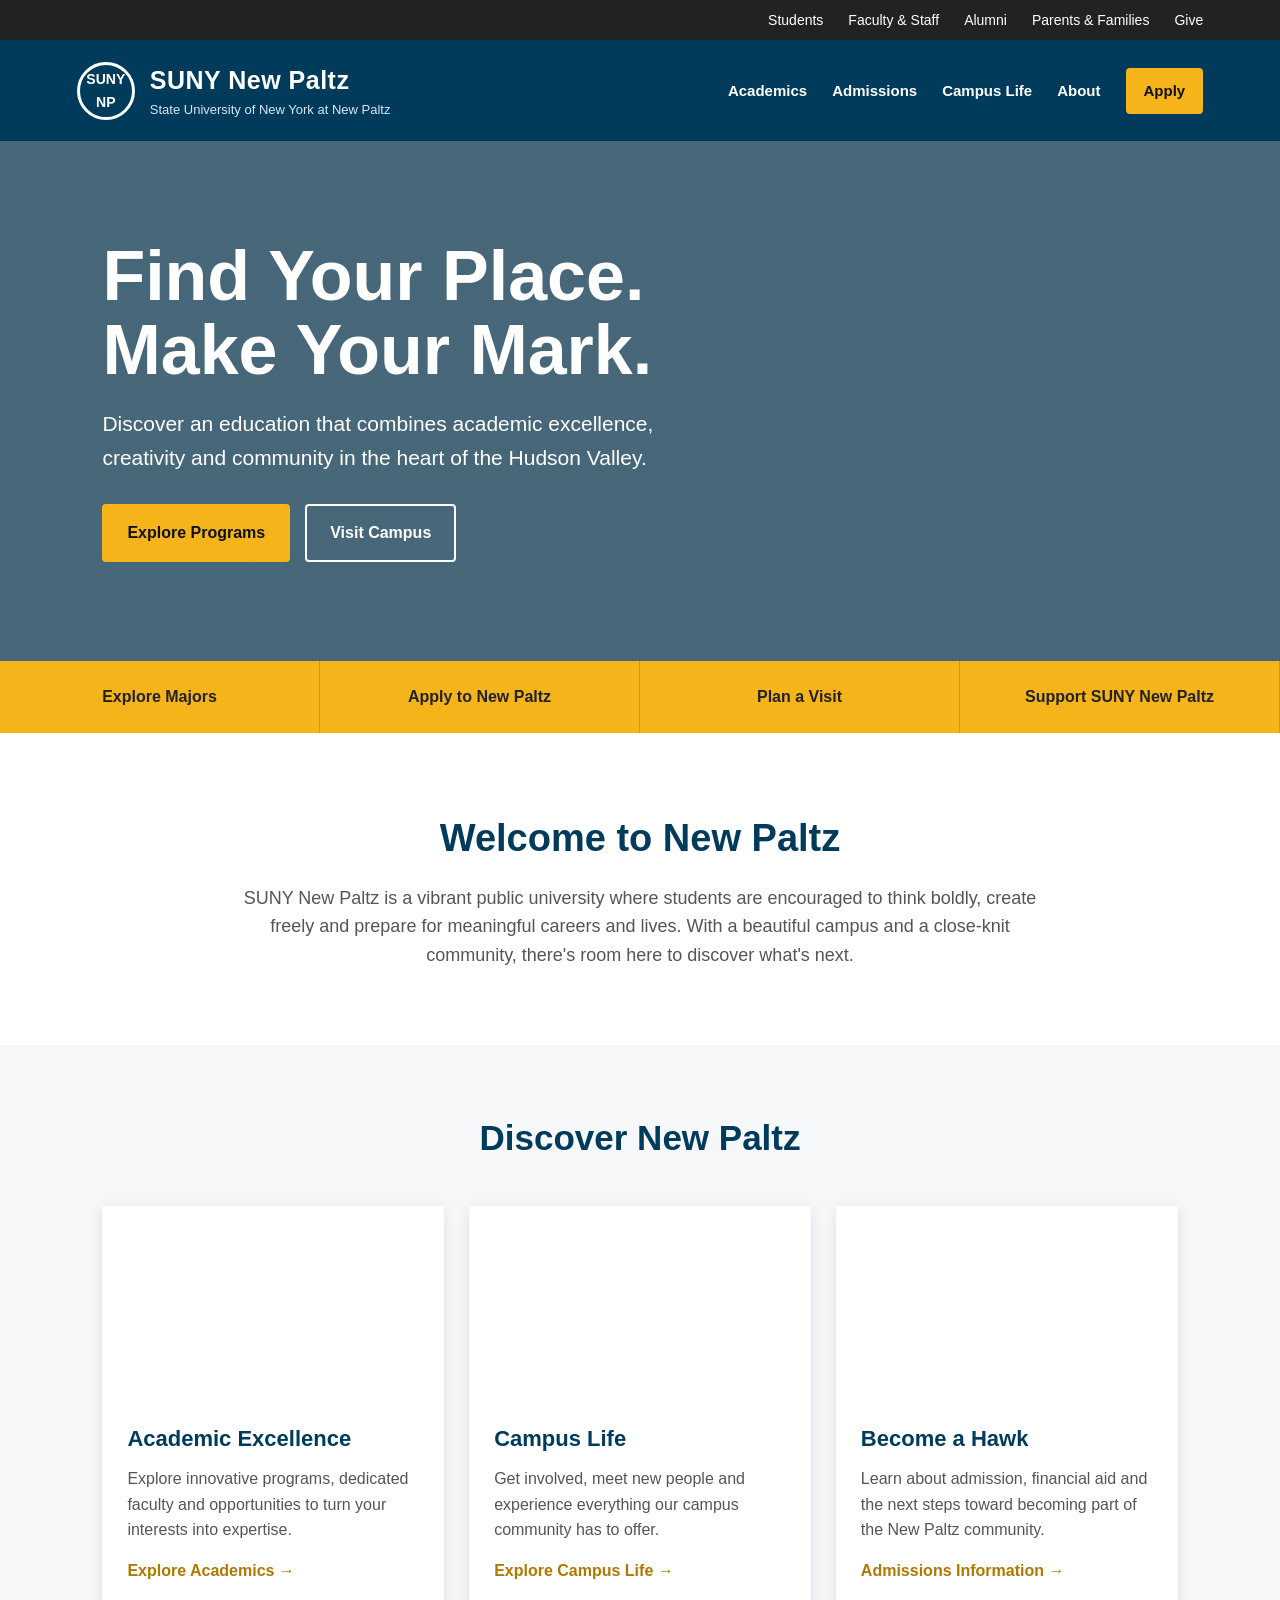
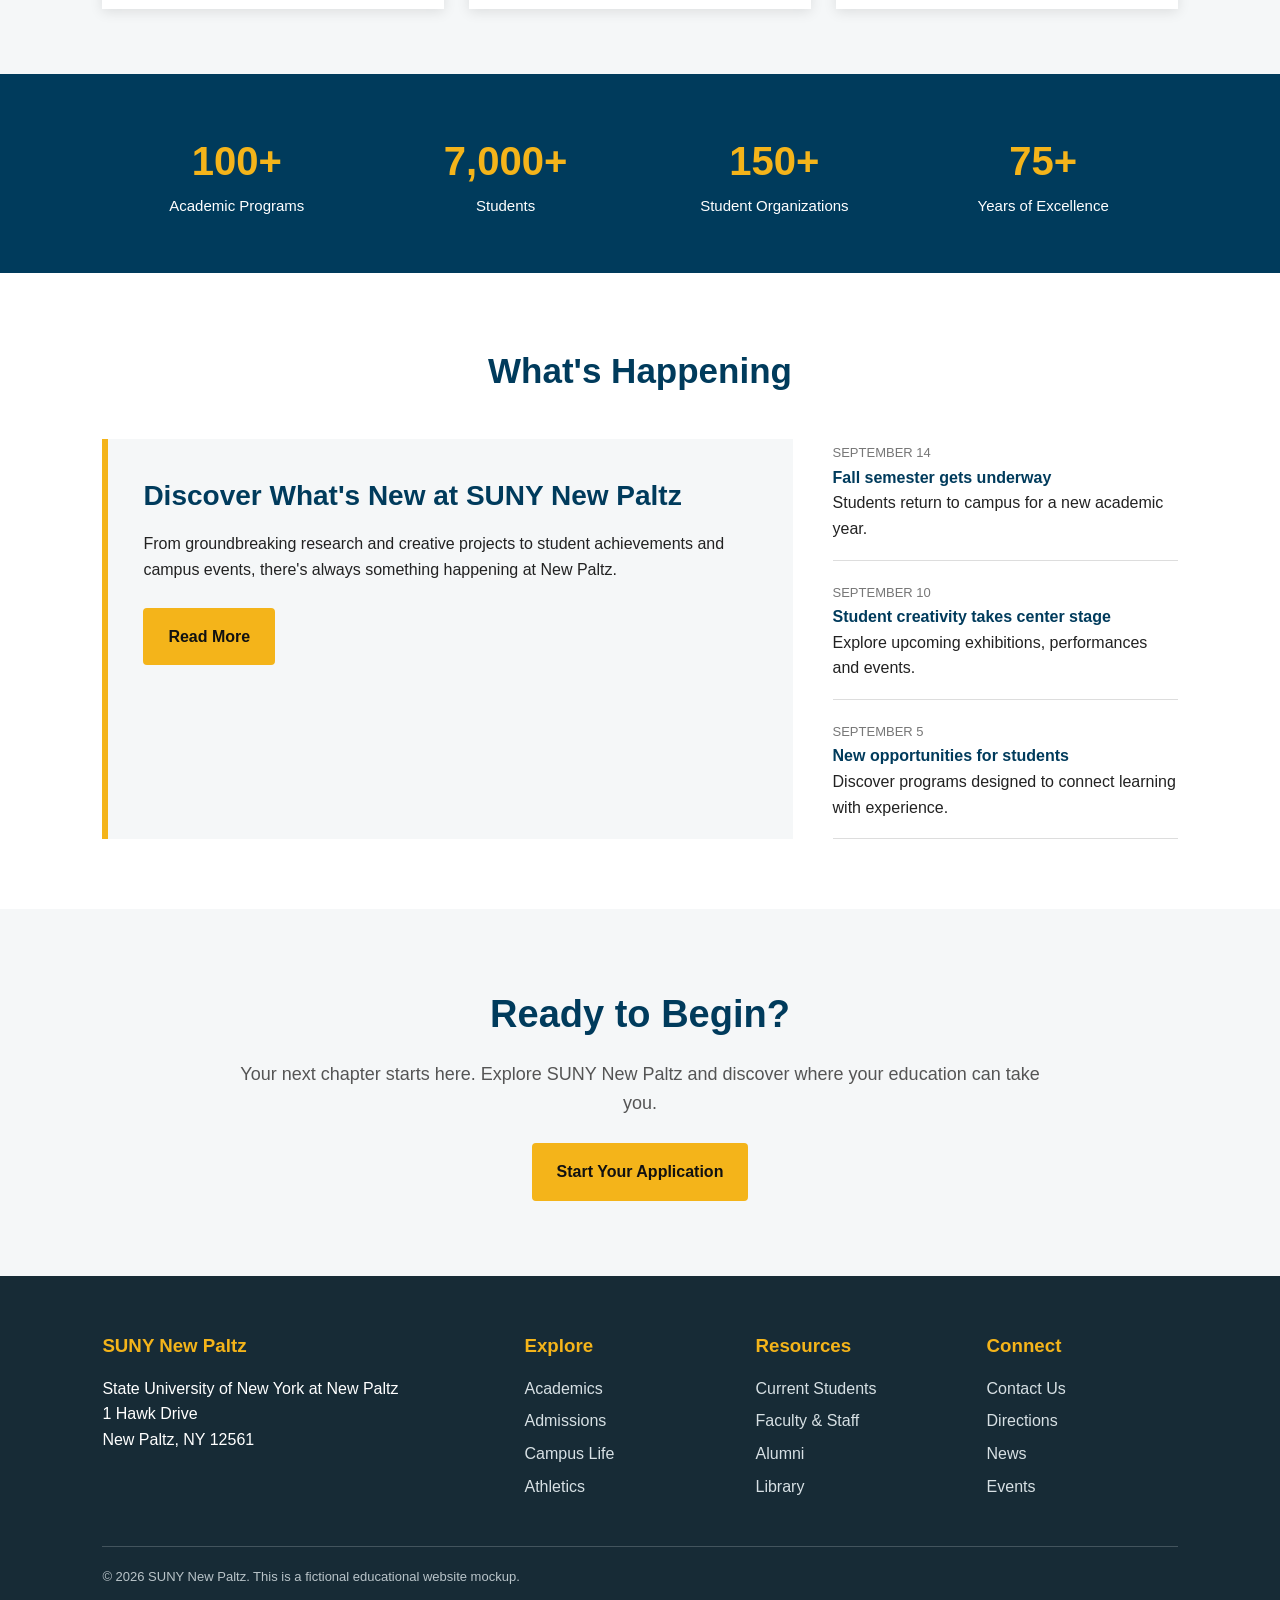
==== SUNY-New-Paltz-Webpage/index.html @ 66b60093 "Add website" ====
<!DOCTYPE html>
<html lang="en">
<head>
  <meta charset="UTF-8">
  <meta name="viewport" content="width=device-width, initial-scale=1.0">
  <title>SUNY New Paltz</title>

  <style>
    :root {
      --blue: #003b5c;
      --dark-blue: #002b45;
      --gold: #f4b41a;
      --light: #f5f7f8;
      --text: #222;
      --white: #fff;
    }

    * {
      box-sizing: border-box;
      margin: 0;
      padding: 0;
    }

    body {
      font-family: Arial, Helvetica, sans-serif;
      color: var(--text);
      line-height: 1.6;
    }

    a {
      color: inherit;
      text-decoration: none;
    }

    /* Top bar */
    .topbar {
      background: #222;
      color: white;
      padding: 9px 6%;
      display: flex;
      justify-content: flex-end;
      gap: 25px;
      font-size: 14px;
    }

    .topbar a:hover {
      color: var(--gold);
    }

    /* Header */
    header {
      background: var(--blue);
      color: white;
      padding: 20px 6%;
      display: flex;
      align-items: center;
      justify-content: space-between;
    }

    .brand {
      display: flex;
      align-items: center;
      gap: 15px;
    }

    .logo {
      width: 58px;
      height: 58px;
      border: 3px solid white;
      border-radius: 50%;
      display: grid;
      place-items: center;
      font-weight: bold;
      font-size: 14px;
      text-align: center;
    }

    .brand h1 {
      font-size: 25px;
      letter-spacing: .5px;
    }

    .brand p {
      font-size: 13px;
      color: #d8e7ee;
    }

    nav {
      display: flex;
      gap: 25px;
      align-items: center;
    }

    nav a {
      font-weight: bold;
      font-size: 15px;
    }

    nav a:hover {
      color: var(--gold);
    }

    .apply-btn {
      background: var(--gold);
      color: #111;
      padding: 11px 18px;
      border-radius: 4px;
    }

    .apply-btn:hover {
      background: white;
      color: var(--blue);
    }

    /* Hero */
    .hero {
      min-height: 520px;
      background:
        linear-gradient(rgba(0, 45, 70, .72), rgba(0, 45, 70, .72)),
        url("https://images.unsplash.com/photo-1564981797816-1043664bf78d?auto=format&fit=crop&w=1800&q=80")
        center/cover;
      color: white;
      display: flex;
      align-items: center;
      padding: 60px 8%;
    }

    .hero-content {
      max-width: 700px;
    }

    .hero h2 {
      font-size: clamp(40px, 6vw, 70px);
      line-height: 1.05;
      margin-bottom: 20px;
    }

    .hero p {
      font-size: 21px;
      max-width: 620px;
      margin-bottom: 30px;
    }

    .hero-buttons {
      display: flex;
      gap: 15px;
      flex-wrap: wrap;
    }

    .btn {
      display: inline-block;
      padding: 14px 23px;
      border-radius: 4px;
      font-weight: bold;
      border: 2px solid white;
    }

    .btn.primary {
      background: var(--gold);
      color: #111;
      border-color: var(--gold);
    }

    .btn.secondary:hover {
      background: white;
      color: var(--blue);
    }

    /* Quick links */
    .quick-links {
      background: var(--gold);
      display: grid;
      grid-template-columns: repeat(4, 1fr);
    }

    .quick-links a {
      padding: 23px;
      text-align: center;
      font-weight: bold;
      border-right: 1px solid rgba(0,0,0,.15);
    }

    .quick-links a:hover {
      background: #ffd05a;
    }

    /* Intro */
    .intro {
      padding: 75px 8%;
      text-align: center;
    }

    .intro h2 {
      color: var(--blue);
      font-size: 38px;
      margin-bottom: 15px;
    }

    .intro p {
      max-width: 800px;
      margin: auto;
      font-size: 18px;
      color: #555;
    }

    /* Cards */
    .cards {
      background: var(--light);
      padding: 65px 8%;
    }

    .section-title {
      text-align: center;
      color: var(--blue);
      font-size: 35px;
      margin-bottom: 40px;
    }

    .card-grid {
      display: grid;
      grid-template-columns: repeat(3, 1fr);
      gap: 25px;
    }

    .card {
      background: white;
      box-shadow: 0 3px 12px rgba(0,0,0,.1);
      overflow: hidden;
      transition: transform .2s;
    }

    .card:hover {
      transform: translateY(-5px);
    }

    .card-image {
      height: 190px;
      background-size: cover;
      background-position: center;
    }

    .card:nth-child(1) .card-image {
      background-image: url("https://images.unsplash.com/photo-1523050854058-8df90110c9f1?auto=format&fit=crop&w=900&q=80");
    }

    .card:nth-child(2) .card-image {
      background-image: url("https://images.unsplash.com/photo-1519452575417-564c1401ecc0?auto=format&fit=crop&w=900&q=80");
    }

    .card:nth-child(3) .card-image {
      background-image: url("https://images.unsplash.com/photo-1531482615713-2afd69097998?auto=format&fit=crop&w=900&q=80");
    }

    .card-content {
      padding: 25px;
    }

    .card h3 {
      color: var(--blue);
      margin-bottom: 10px;
      font-size: 22px;
    }

    .card p {
      color: #555;
      margin-bottom: 15px;
    }

    .card a {
      color: #b07800;
      font-weight: bold;
    }

    /* Stats */
    .stats {
      background: var(--blue);
      color: white;
      display: grid;
      grid-template-columns: repeat(4, 1fr);
      padding: 55px 8%;
      text-align: center;
    }

    .stat strong {
      display: block;
      font-size: 40px;
      color: var(--gold);
    }

    .stat span {
      font-size: 15px;
    }

    /* News */
    .news {
      padding: 70px 8%;
    }

    .news-grid {
      display: grid;
      grid-template-columns: 2fr 1fr;
      gap: 40px;
    }

    .featured-news {
      background: var(--light);
      padding: 35px;
      border-left: 6px solid var(--gold);
    }

    .featured-news h3 {
      color: var(--blue);
      font-size: 28px;
      margin-bottom: 12px;
    }

    .news-list {
      display: flex;
      flex-direction: column;
      gap: 18px;
    }

    .news-item {
      border-bottom: 1px solid #ddd;
      padding-bottom: 18px;
    }

    .news-item h4 {
      color: var(--blue);
    }

    .date {
      color: #777;
      font-size: 13px;
    }

    /* Footer */
    footer {
      background: #172b36;
      color: white;
      padding: 55px 8% 25px;
    }

    .footer-grid {
      display: grid;
      grid-template-columns: 2fr 1fr 1fr 1fr;
      gap: 40px;
      margin-bottom: 40px;
    }

    footer h3 {
      margin-bottom: 15px;
      color: var(--gold);
    }

    footer a {
      display: block;
      color: #d7e0e4;
      margin: 7px 0;
    }

    footer a:hover {
      color: white;
    }

    .copyright {
      border-top: 1px solid #43545d;
      padding-top: 20px;
      color: #b9c4c9;
      font-size: 13px;
    }

    /* Mobile */
    @media (max-width: 800px) {
      .topbar {
        display: none;
      }

      header {
        flex-direction: column;
        gap: 20px;
      }

      nav {
        flex-wrap: wrap;
        justify-content: center;
        gap: 15px;
      }

      .quick-links,
      .stats {
        grid-template-columns: repeat(2, 1fr);
      }

      .card-grid,
      .news-grid,
      .footer-grid {
        grid-template-columns: 1fr;
      }

      .hero {
        min-height: 450px;
      }
    }

    @media (max-width: 500px) {
      .quick-links,
      .stats {
        grid-template-columns: 1fr;
      }

      .hero h2 {
        font-size: 42px;
      }

      .hero p {
        font-size: 17px;
      }
    }
  </style>
</head>

<body>

  <div class="topbar">
    <a href="#">Students</a>
    <a href="#">Faculty & Staff</a>
    <a href="#">Alumni</a>
    <a href="#">Parents & Families</a>
    <a href="#">Give</a>
  </div>

  <header>
    <div class="brand">
      <div class="logo">SUNY<br>NP</div>
      <div>
        <h1>SUNY New Paltz</h1>
        <p>State University of New York at New Paltz</p>
      </div>
    </div>

    <nav>
      <a href="C:\Users\redsa\OneDrive\Documents\CPS Visual Studio Code 2026\academics.html">Academics</a>
      <a href="#admissions">Admissions</a>
      <a href="#campus">Campus Life</a>
      <a href="#about">About</a>
      <a class="apply-btn" href="#apply">Apply</a>
    </nav>
  </header>

  <main>

    <section class="hero">
      <div class="hero-content">
        <h2>Find Your Place.<br>Make Your Mark.</h2>
        <p>
          Discover an education that combines academic excellence,
          creativity and community in the heart of the Hudson Valley.
        </p>

        <div class="hero-buttons">
          <a class="btn primary" href="#programs">Explore Programs</a>
          <a class="btn secondary" href="#visit">Visit Campus</a>
        </div>
      </div>
    </section>

    <div class="quick-links">
      <a href="#programs">Explore Majors</a>
      <a href="#admissions">Apply to New Paltz</a>
      <a href="#visit">Plan a Visit</a>
      <a href="#giving">Support SUNY New Paltz</a>
    </div>

    <section class="intro" id="about">
      <h2>Welcome to New Paltz</h2>
      <p>
        SUNY New Paltz is a vibrant public university where students are
        encouraged to think boldly, create freely and prepare for meaningful
        careers and lives. With a beautiful campus and a close-knit community,
        there's room here to discover what's next.
      </p>
    </section>

    <section class="cards" id="academics">
      <h2 class="section-title">Discover New Paltz</h2>

      <div class="card-grid">

        <article class="card">
          <div class="card-image"></div>
          <div class="card-content">
            <h3>Academic Excellence</h3>
            <p>
              Explore innovative programs, dedicated faculty and opportunities
              to turn your interests into expertise.
            </p>
            <a href="#">Explore Academics →</a>
          </div>
        </article>

        <article class="card" id="campus">
          <div class="card-image"></div>
          <div class="card-content">
            <h3>Campus Life</h3>
            <p>
              Get involved, meet new people and experience everything our
              campus community has to offer.
            </p>
            <a href="#">Explore Campus Life →</a>
          </div>
        </article>

        <article class="card" id="admissions">
          <div class="card-image"></div>
          <div class="card-content">
            <h3>Become a Hawk</h3>
            <p>
              Learn about admission, financial aid and the next steps toward
              becoming part of the New Paltz community.
            </p>
            <a href="#">Admissions Information →</a>
          </div>
        </article>

      </div>
    </section>

    <section class="stats">
      <div class="stat">
        <strong>100+</strong>
        <span>Academic Programs</span>
      </div>

      <div class="stat">
        <strong>7,000+</strong>
        <span>Students</span>
      </div>

      <div class="stat">
        <strong>150+</strong>
        <span>Student Organizations</span>
      </div>

      <div class="stat">
        <strong>75+</strong>
        <span>Years of Excellence</span>
      </div>
    </section>

    <section class="news">
      <h2 class="section-title">What's Happening</h2>

      <div class="news-grid">

        <div class="featured-news">
          <h3>Discover What's New at SUNY New Paltz</h3>
          <p>
            From groundbreaking research and creative projects to student
            achievements and campus events, there's always something happening
            at New Paltz.
          </p>
          <br>
          <a href="#" class="btn primary">Read More</a>
        </div>

        <div class="news-list">
          <div class="news-item">
            <span class="date">SEPTEMBER 14</span>
            <h4>Fall semester gets underway</h4>
            <p>Students return to campus for a new academic year.</p>
          </div>

          <div class="news-item">
            <span class="date">SEPTEMBER 10</span>
            <h4>Student creativity takes center stage</h4>
            <p>Explore upcoming exhibitions, performances and events.</p>
          </div>

          <div class="news-item">
            <span class="date">SEPTEMBER 5</span>
            <h4>New opportunities for students</h4>
            <p>Discover programs designed to connect learning with experience.</p>
          </div>
        </div>

      </div>
    </section>

    <section class="intro" id="apply" style="background:#f5f7f8;">
      <h2>Ready to Begin?</h2>
      <p>
        Your next chapter starts here. Explore SUNY New Paltz and discover
        where your education can take you.
      </p>
      <br>
      <a class="btn primary" href="#">Start Your Application</a>
    </section>

  </main>

  <footer>
    <div class="footer-grid">

      <div>
        <h3>SUNY New Paltz</h3>
        <p>
          State University of New York at New Paltz
        </p>
        <p>
          1 Hawk Drive<br>
          New Paltz, NY 12561
        </p>
      </div>

      <div>
        <h3>Explore</h3>
        <a href="#">Academics</a>
        <a href="#">Admissions</a>
        <a href="#">Campus Life</a>
        <a href="#">Athletics</a>
      </div>

      <div>
        <h3>Resources</h3>
        <a href="#">Current Students</a>
        <a href="#">Faculty & Staff</a>
        <a href="#">Alumni</a>
        <a href="#">Library</a>
      </div>

      <div>
        <h3>Connect</h3>
        <a href="#">Contact Us</a>
        <a href="#">Directions</a>
        <a href="#">News</a>
        <a href="#">Events</a>
      </div>

    </div>

    <div class="copyright">
      © 2026 SUNY New Paltz. This is a fictional educational website mockup.
    </div>
  </footer>

</body>
</html>
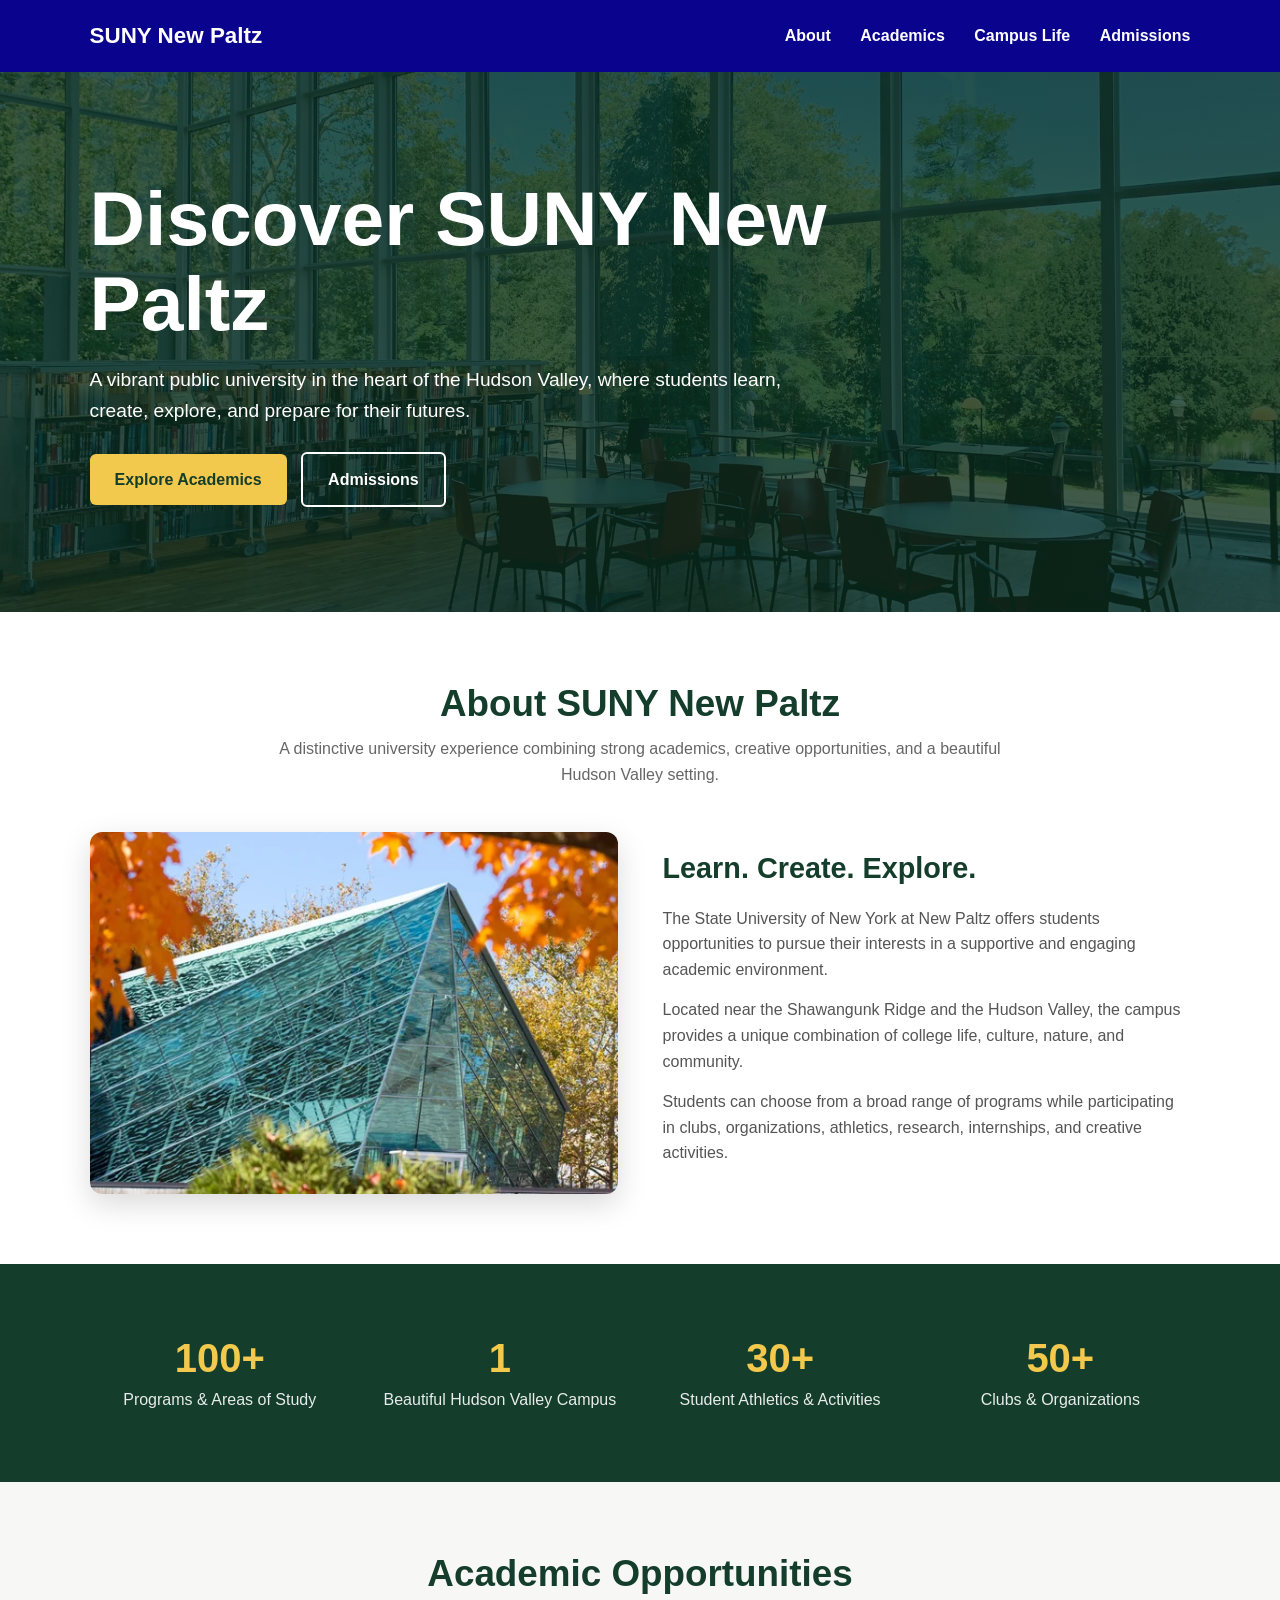
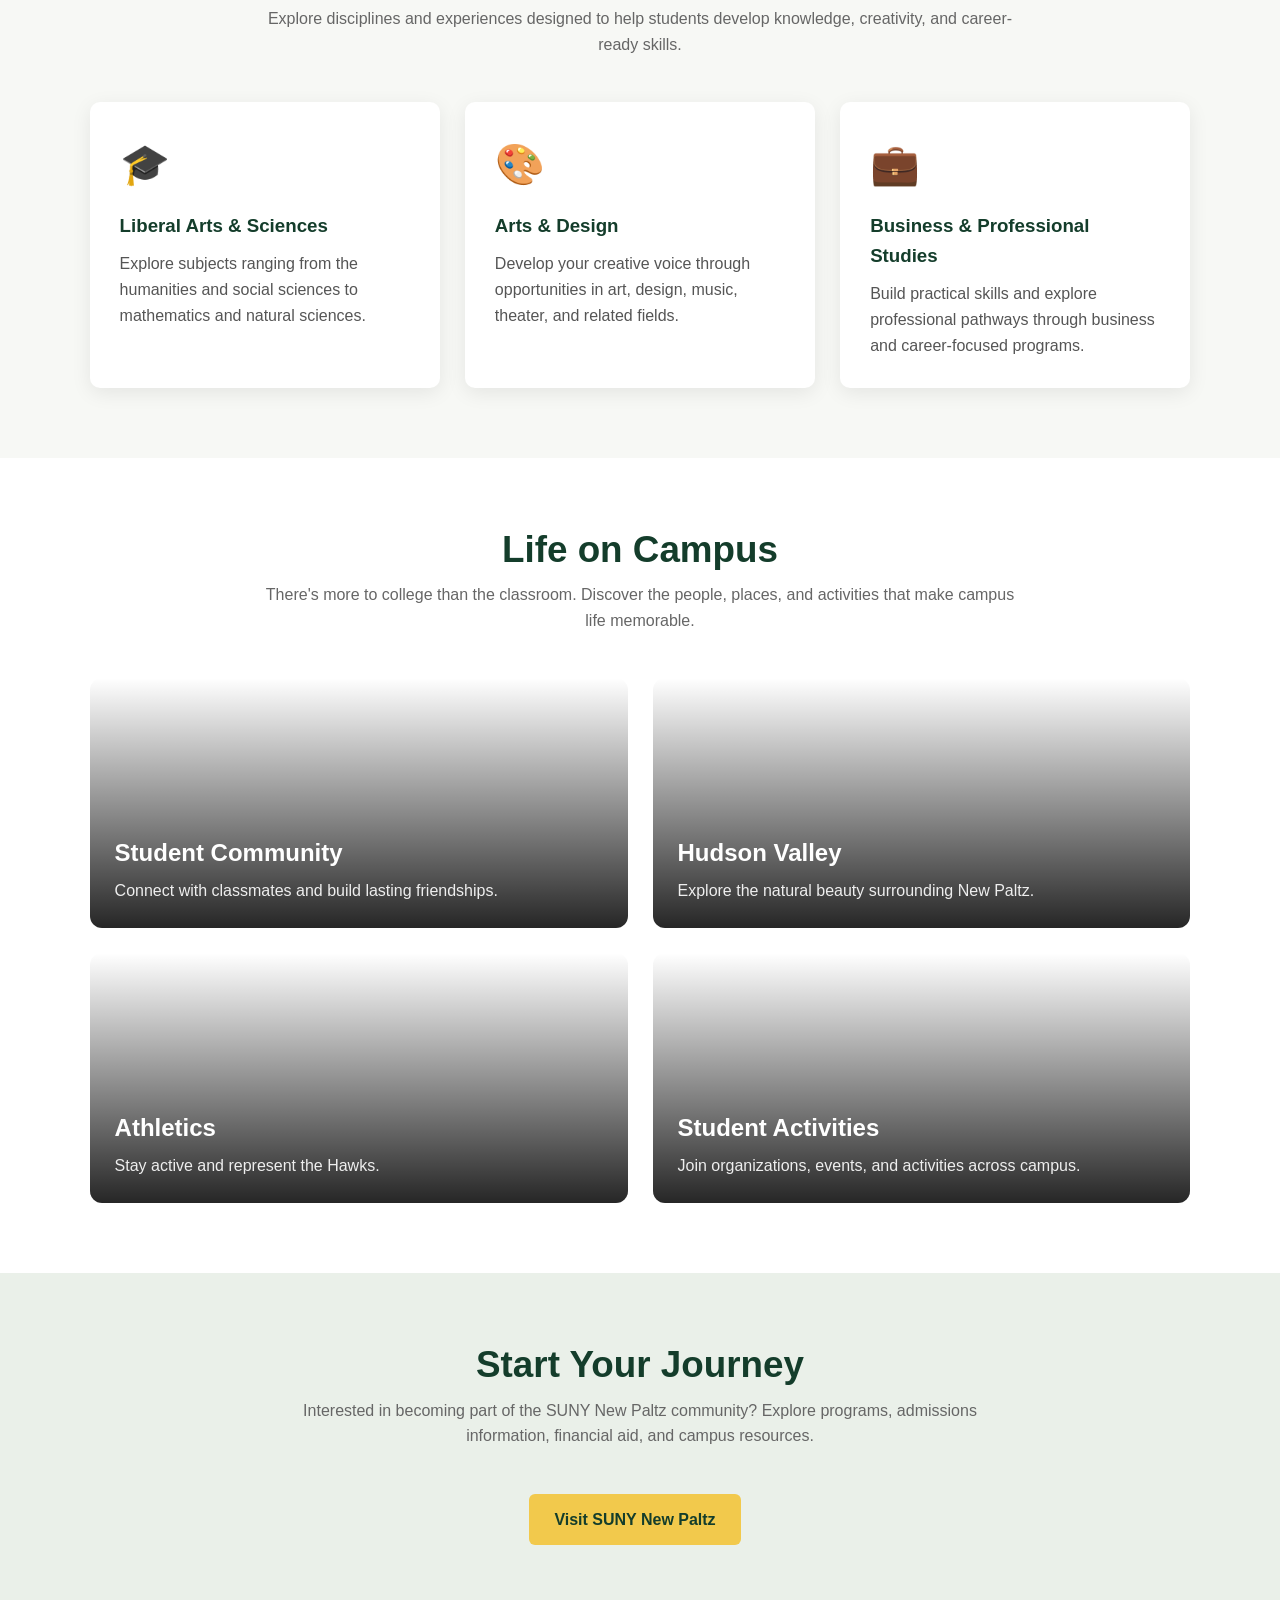
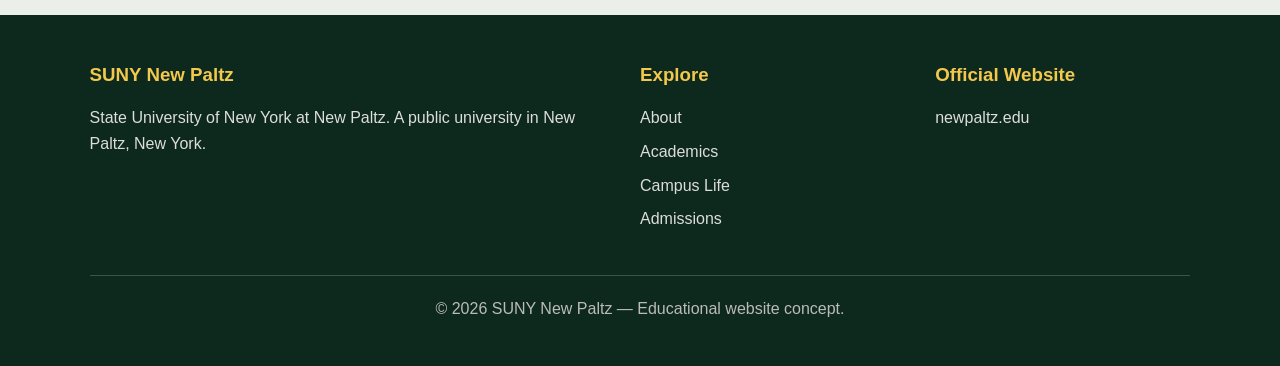
==== commit b8561c48: "replace all files" ====
--- a/SUNY-New-Paltz-Webpage/index.html
+++ b/SUNY-New-Paltz-Webpage/index.html
@@ -3,646 +3,258 @@
 <head>
   <meta charset="UTF-8">
   <meta name="viewport" content="width=device-width, initial-scale=1.0">
-  <title>SUNY New Paltz</title>
-
-  <style>
-    :root {
-      --blue: #003b5c;
-      --dark-blue: #002b45;
-      --gold: #f4b41a;
-      --light: #f5f7f8;
-      --text: #222;
-      --white: #fff;
-    }
-
-    * {
-      box-sizing: border-box;
-      margin: 0;
-      padding: 0;
-    }
-
-    body {
-      font-family: Arial, Helvetica, sans-serif;
-      color: var(--text);
-      line-height: 1.6;
-    }
-
-    a {
-      color: inherit;
-      text-decoration: none;
-    }
-
-    /* Top bar */
-    .topbar {
-      background: #222;
-      color: white;
-      padding: 9px 6%;
-      display: flex;
-      justify-content: flex-end;
-      gap: 25px;
-      font-size: 14px;
-    }
-
-    .topbar a:hover {
-      color: var(--gold);
-    }
-
-    /* Header */
-    header {
-      background: var(--blue);
-      color: white;
-      padding: 20px 6%;
-      display: flex;
-      align-items: center;
-      justify-content: space-between;
-    }
-
-    .brand {
-      display: flex;
-      align-items: center;
-      gap: 15px;
-    }
-
-    .logo {
-      width: 58px;
-      height: 58px;
-      border: 3px solid white;
-      border-radius: 50%;
-      display: grid;
-      place-items: center;
-      font-weight: bold;
-      font-size: 14px;
-      text-align: center;
-    }
-
-    .brand h1 {
-      font-size: 25px;
-      letter-spacing: .5px;
-    }
-
-    .brand p {
-      font-size: 13px;
-      color: #d8e7ee;
-    }
-
-    nav {
-      display: flex;
-      gap: 25px;
-      align-items: center;
-    }
-
-    nav a {
-      font-weight: bold;
-      font-size: 15px;
-    }
-
-    nav a:hover {
-      color: var(--gold);
-    }
-
-    .apply-btn {
-      background: var(--gold);
-      color: #111;
-      padding: 11px 18px;
-      border-radius: 4px;
-    }
-
-    .apply-btn:hover {
-      background: white;
-      color: var(--blue);
-    }
-
-    /* Hero */
-    .hero {
-      min-height: 520px;
-      background:
-        linear-gradient(rgba(0, 45, 70, .72), rgba(0, 45, 70, .72)),
-        url("https://images.unsplash.com/photo-1564981797816-1043664bf78d?auto=format&fit=crop&w=1800&q=80")
-        center/cover;
-      color: white;
-      display: flex;
-      align-items: center;
-      padding: 60px 8%;
-    }
-
-    .hero-content {
-      max-width: 700px;
-    }
-
-    .hero h2 {
-      font-size: clamp(40px, 6vw, 70px);
-      line-height: 1.05;
-      margin-bottom: 20px;
-    }
-
-    .hero p {
-      font-size: 21px;
-      max-width: 620px;
-      margin-bottom: 30px;
-    }
-
-    .hero-buttons {
-      display: flex;
-      gap: 15px;
-      flex-wrap: wrap;
-    }
-
-    .btn {
-      display: inline-block;
-      padding: 14px 23px;
-      border-radius: 4px;
-      font-weight: bold;
-      border: 2px solid white;
-    }
-
-    .btn.primary {
-      background: var(--gold);
-      color: #111;
-      border-color: var(--gold);
-    }
-
-    .btn.secondary:hover {
-      background: white;
-      color: var(--blue);
-    }
-
-    /* Quick links */
-    .quick-links {
-      background: var(--gold);
-      display: grid;
-      grid-template-columns: repeat(4, 1fr);
-    }
-
-    .quick-links a {
-      padding: 23px;
-      text-align: center;
-      font-weight: bold;
-      border-right: 1px solid rgba(0,0,0,.15);
-    }
-
-    .quick-links a:hover {
-      background: #ffd05a;
-    }
-
-    /* Intro */
-    .intro {
-      padding: 75px 8%;
-      text-align: center;
-    }
-
-    .intro h2 {
-      color: var(--blue);
-      font-size: 38px;
-      margin-bottom: 15px;
-    }
-
-    .intro p {
-      max-width: 800px;
-      margin: auto;
-      font-size: 18px;
-      color: #555;
-    }
-
-    /* Cards */
-    .cards {
-      background: var(--light);
-      padding: 65px 8%;
-    }
-
-    .section-title {
-      text-align: center;
-      color: var(--blue);
-      font-size: 35px;
-      margin-bottom: 40px;
-    }
-
-    .card-grid {
-      display: grid;
-      grid-template-columns: repeat(3, 1fr);
-      gap: 25px;
-    }
-
-    .card {
-      background: white;
-      box-shadow: 0 3px 12px rgba(0,0,0,.1);
-      overflow: hidden;
-      transition: transform .2s;
-    }
-
-    .card:hover {
-      transform: translateY(-5px);
-    }
-
-    .card-image {
-      height: 190px;
-      background-size: cover;
-      background-position: center;
-    }
-
-    .card:nth-child(1) .card-image {
-      background-image: url("https://images.unsplash.com/photo-1523050854058-8df90110c9f1?auto=format&fit=crop&w=900&q=80");
-    }
-
-    .card:nth-child(2) .card-image {
-      background-image: url("https://images.unsplash.com/photo-1519452575417-564c1401ecc0?auto=format&fit=crop&w=900&q=80");
-    }
-
-    .card:nth-child(3) .card-image {
-      background-image: url("https://images.unsplash.com/photo-1531482615713-2afd69097998?auto=format&fit=crop&w=900&q=80");
-    }
-
-    .card-content {
-      padding: 25px;
-    }
-
-    .card h3 {
-      color: var(--blue);
-      margin-bottom: 10px;
-      font-size: 22px;
-    }
-
-    .card p {
-      color: #555;
-      margin-bottom: 15px;
-    }
-
-    .card a {
-      color: #b07800;
-      font-weight: bold;
-    }
-
-    /* Stats */
-    .stats {
-      background: var(--blue);
-      color: white;
-      display: grid;
-      grid-template-columns: repeat(4, 1fr);
-      padding: 55px 8%;
-      text-align: center;
-    }
-
-    .stat strong {
-      display: block;
-      font-size: 40px;
-      color: var(--gold);
-    }
-
-    .stat span {
-      font-size: 15px;
-    }
-
-    /* News */
-    .news {
-      padding: 70px 8%;
-    }
-
-    .news-grid {
-      display: grid;
-      grid-template-columns: 2fr 1fr;
-      gap: 40px;
-    }
-
-    .featured-news {
-      background: var(--light);
-      padding: 35px;
-      border-left: 6px solid var(--gold);
-    }
-
-    .featured-news h3 {
-      color: var(--blue);
-      font-size: 28px;
-      margin-bottom: 12px;
-    }
-
-    .news-list {
-      display: flex;
-      flex-direction: column;
-      gap: 18px;
-    }
-
-    .news-item {
-      border-bottom: 1px solid #ddd;
-      padding-bottom: 18px;
-    }
-
-    .news-item h4 {
-      color: var(--blue);
-    }
-
-    .date {
-      color: #777;
-      font-size: 13px;
-    }
-
-    /* Footer */
-    footer {
-      background: #172b36;
-      color: white;
-      padding: 55px 8% 25px;
-    }
-
-    .footer-grid {
-      display: grid;
-      grid-template-columns: 2fr 1fr 1fr 1fr;
-      gap: 40px;
-      margin-bottom: 40px;
-    }
-
-    footer h3 {
-      margin-bottom: 15px;
-      color: var(--gold);
-    }
-
-    footer a {
-      display: block;
-      color: #d7e0e4;
-      margin: 7px 0;
-    }
-
-    footer a:hover {
-      color: white;
-    }
-
-    .copyright {
-      border-top: 1px solid #43545d;
-      padding-top: 20px;
-      color: #b9c4c9;
-      font-size: 13px;
-    }
-
-    /* Mobile */
-    @media (max-width: 800px) {
-      .topbar {
-        display: none;
-      }
-
-      header {
-        flex-direction: column;
-        gap: 20px;
-      }
-
-      nav {
-        flex-wrap: wrap;
-        justify-content: center;
-        gap: 15px;
-      }
-
-      .quick-links,
-      .stats {
-        grid-template-columns: repeat(2, 1fr);
-      }
-
-      .card-grid,
-      .news-grid,
-      .footer-grid {
-        grid-template-columns: 1fr;
-      }
-
-      .hero {
-        min-height: 450px;
-      }
-    }
-
-    @media (max-width: 500px) {
-      .quick-links,
-      .stats {
-        grid-template-columns: 1fr;
-      }
-
-      .hero h2 {
-        font-size: 42px;
-      }
-
-      .hero p {
-        font-size: 17px;
-      }
-    }
-  </style>
+  <title>SUNY New Paltz | State University of New York at New Paltz</title>
+
+  <link rel="stylesheet" href="styles/main.css" />
 </head>
 
-<body>
-
-  <div class="topbar">
-    <a href="#">Students</a>
-    <a href="#">Faculty & Staff</a>
-    <a href="#">Alumni</a>
-    <a href="#">Parents & Families</a>
-    <a href="#">Give</a>
-  </div>
-
+<body> 
+
+  <!-- Navigation -->
   <header>
-    <div class="brand">
-      <div class="logo">SUNY<br>NP</div>
-      <div>
-        <h1>SUNY New Paltz</h1>
-        <p>State University of New York at New Paltz</p>
-      </div>
-    </div>
+    <div class="logo">SUNY New Paltz</div>
 
     <nav>
-      <a href="C:\Users\redsa\OneDrive\Documents\CPS Visual Studio Code 2026\academics.html">Academics</a>
+      <a href="#about">About</a>
+      <a href="academics.html">Academics</a>
+      <a href="campus-life.html">Campus Life</a>
       <a href="#admissions">Admissions</a>
-      <a href="#campus">Campus Life</a>
-      <a href="#about">About</a>
-      <a class="apply-btn" href="#apply">Apply</a>
     </nav>
   </header>
 
-  <main>
-
-    <section class="hero">
-      <div class="hero-content">
-        <h2>Find Your Place.<br>Make Your Mark.</h2>
-        <p>
-          Discover an education that combines academic excellence,
-          creativity and community in the heart of the Hudson Valley.
-        </p>
-
-        <div class="hero-buttons">
-          <a class="btn primary" href="#programs">Explore Programs</a>
-          <a class="btn secondary" href="#visit">Visit Campus</a>
-        </div>
-      </div>
-    </section>
-
-    <div class="quick-links">
-      <a href="#programs">Explore Majors</a>
-      <a href="#admissions">Apply to New Paltz</a>
-      <a href="#visit">Plan a Visit</a>
-      <a href="#giving">Support SUNY New Paltz</a>
-    </div>
-
-    <section class="intro" id="about">
-      <h2>Welcome to New Paltz</h2>
-      <p>
-        SUNY New Paltz is a vibrant public university where students are
-        encouraged to think boldly, create freely and prepare for meaningful
-        careers and lives. With a beautiful campus and a close-knit community,
-        there's room here to discover what's next.
-      </p>
-    </section>
-
-    <section class="cards" id="academics">
-      <h2 class="section-title">Discover New Paltz</h2>
-
-      <div class="card-grid">
-
-        <article class="card">
-          <div class="card-image"></div>
-          <div class="card-content">
-            <h3>Academic Excellence</h3>
-            <p>
-              Explore innovative programs, dedicated faculty and opportunities
-              to turn your interests into expertise.
-            </p>
-            <a href="#">Explore Academics →</a>
-          </div>
-        </article>
-
-        <article class="card" id="campus">
-          <div class="card-image"></div>
-          <div class="card-content">
-            <h3>Campus Life</h3>
-            <p>
-              Get involved, meet new people and experience everything our
-              campus community has to offer.
-            </p>
-            <a href="#">Explore Campus Life →</a>
-          </div>
-        </article>
-
-        <article class="card" id="admissions">
-          <div class="card-image"></div>
-          <div class="card-content">
-            <h3>Become a Hawk</h3>
-            <p>
-              Learn about admission, financial aid and the next steps toward
-              becoming part of the New Paltz community.
-            </p>
-            <a href="#">Admissions Information →</a>
-          </div>
-        </article>
-
-      </div>
-    </section>
-
-    <section class="stats">
-      <div class="stat">
-        <strong>100+</strong>
-        <span>Academic Programs</span>
-      </div>
-
-      <div class="stat">
-        <strong>7,000+</strong>
-        <span>Students</span>
-      </div>
-
-      <div class="stat">
-        <strong>150+</strong>
-        <span>Student Organizations</span>
-      </div>
-
-      <div class="stat">
-        <strong>75+</strong>
-        <span>Years of Excellence</span>
-      </div>
-    </section>
-
-    <section class="news">
-      <h2 class="section-title">What's Happening</h2>
-
-      <div class="news-grid">
-
-        <div class="featured-news">
-          <h3>Discover What's New at SUNY New Paltz</h3>
-          <p>
-            From groundbreaking research and creative projects to student
-            achievements and campus events, there's always something happening
-            at New Paltz.
-          </p>
-          <br>
-          <a href="#" class="btn primary">Read More</a>
-        </div>
-
-        <div class="news-list">
-          <div class="news-item">
-            <span class="date">SEPTEMBER 14</span>
-            <h4>Fall semester gets underway</h4>
-            <p>Students return to campus for a new academic year.</p>
-          </div>
-
-          <div class="news-item">
-            <span class="date">SEPTEMBER 10</span>
-            <h4>Student creativity takes center stage</h4>
-            <p>Explore upcoming exhibitions, performances and events.</p>
-          </div>
-
-          <div class="news-item">
-            <span class="date">SEPTEMBER 5</span>
-            <h4>New opportunities for students</h4>
-            <p>Discover programs designed to connect learning with experience.</p>
-          </div>
-        </div>
-
-      </div>
-    </section>
-
-    <section class="intro" id="apply" style="background:#f5f7f8;">
-      <h2>Ready to Begin?</h2>
-      <p>
-        Your next chapter starts here. Explore SUNY New Paltz and discover
-        where your education can take you.
-      </p>
-      <br>
-      <a class="btn primary" href="#">Start Your Application</a>
-    </section>
-
-  </main>
-
+  <!-- Hero -->
+  <section class="hero">
+    <div class="hero-content">
+      <h1>Discover SUNY New Paltz</h1>
+
+      <p>
+        A vibrant public university in the heart of the Hudson Valley,
+        where students learn, create, explore, and prepare for their futures.
+      </p>
+
+      <a href="academics.html" class="button">Explore Academics</a>
+      <a href="#admissions" class="button secondary">Admissions</a>
+    </div>
+  </section>
+
+  <!-- About -->
+  <section id="about" class="about">
+    <div class="section-title">
+      <h2>About SUNY New Paltz</h2>
+      <p>
+        A distinctive university experience combining strong academics,
+        creative opportunities, and a beautiful Hudson Valley setting.
+      </p>
+    </div>
+
+    <div class="about-grid">
+        <a href="https://newpaltz.edu">
+      <img
+        class="about-image"
+        src="images/fall-open-house.webp"
+        alt="University campus"
+      >
+        </a>
+      <div class="about-text">
+        <h3>Learn. Create. Explore.</h3>
+
+        <p>
+          The State University of New York at New Paltz offers students
+          opportunities to pursue their interests in a supportive and
+          engaging academic environment.
+        </p>
+
+        <p>
+          Located near the Shawangunk Ridge and the Hudson Valley,
+          the campus provides a unique combination of college life,
+          culture, nature, and community.
+        </p>
+
+        <p>
+          Students can choose from a broad range of programs while
+          participating in clubs, organizations, athletics, research,
+          internships, and creative activities.
+        </p>
+      </div>
+    </div>
+  </section>
+
+  <!-- Stats -->
+  <section class="stats">
+    <div class="stat">
+      <h3>100+</h3>
+      <p>Programs & Areas of Study</p>
+    </div>
+
+    <div class="stat">
+      <h3>1</h3>
+      <p>Beautiful Hudson Valley Campus</p>
+    </div>
+
+    <div class="stat">
+      <h3>30+</h3>
+      <p>Student Athletics & Activities</p>
+    </div>
+
+    <div class="stat">
+      <h3>50+</h3>
+      <p>Clubs & Organizations</p>
+    </div>
+  </section>
+
+  <!-- Academics -->
+  <section id="academics">
+    <div class="section-title">
+      <h2>Academic Opportunities</h2>
+      <p>
+        Explore disciplines and experiences designed to help students
+        develop knowledge, creativity, and career-ready skills.
+      </p>
+    </div>
+
+    <div class="cards">
+
+      <div class="card">
+        <div class="icon">🎓</div>
+        <h3>Liberal Arts & Sciences</h3>
+        <p>
+          Explore subjects ranging from the humanities and social sciences
+          to mathematics and natural sciences.
+        </p>
+      </div>
+
+      <div class="card">
+        <div class="icon">🎨</div>
+        <h3>Arts & Design</h3>
+        <p>
+          Develop your creative voice through opportunities in art,
+          design, music, theater, and related fields.
+        </p>
+      </div>
+
+      
+      <div class="card">
+        <div class="icon">💼</div>
+        <h3>Business & Professional Studies</h3>
+        <p>
+          Build practical skills and explore professional pathways
+          through business and career-focused programs.
+        </p>
+      </div>
+    
+
+    </div>
+  </section>
+
+  <!-- Campus Life -->
+  <section id="campus" class="campus">
+    <div class="section-title">
+      <h2>Life on Campus</h2>
+      <p>
+        There's more to college than the classroom. Discover the people,
+        places, and activities that make campus life memorable.
+      </p>
+    </div>
+
+    <div class="campus-grid">
+
+      <div
+        class="campus-card"
+        style="background-image: url('https://images.unsplash.com/photo-1523050854058-8df90110c9f1?auto=format&fit=crop&w=1200&q=80');"
+      >
+        <div>
+          <h3>Student Community</h3>
+          <p>Connect with classmates and build lasting friendships.</p>
+        </div>
+      </div>
+
+      <div
+        class="campus-card"
+        style="background-image: url('https://images.unsplash.com/photo-1500534623283-312aade485b7?auto=format&fit=crop&w=1200&q=80');"
+      >
+        <div>
+          <h3>Hudson Valley</h3>
+          <p>Explore the natural beauty surrounding New Paltz.</p>
+        </div>
+      </div>
+
+      <div
+        class="campus-card"
+        style="background-image: url('https://images.unsplash.com/photo-1546519638-68e109498ffc?auto=format&fit=crop&w=1200&q=80');"
+      >
+        <div>
+          <h3>Athletics</h3>
+          <p>Stay active and represent the Hawks.</p>
+        </div>
+      </div>
+
+      <div
+        class="campus-card"
+        style="background-image: url('https://images.unsplash.com/photo-1524178232363-1fb2b075b655?auto=format&fit=crop&w=1200&q=80');"
+      >
+        <div>
+          <h3>Student Activities</h3>
+          <p>Join organizations, events, and activities across campus.</p>
+        </div>
+      </div>
+
+    </div>
+  </section>
+
+  <!-- Admissions -->
+  <section id="admissions" class="admissions">
+    <div class="section-title">
+      <h2>Start Your Journey</h2>
+
+      <p>
+        Interested in becoming part of the SUNY New Paltz community?
+        Explore programs, admissions information, financial aid,
+        and campus resources.
+      </p>
+    </div>
+
+    <a
+      href="https://www.newpaltz.edu/"
+      target="_blank"
+      class="button"
+    >
+      Visit SUNY New Paltz
+    </a>
+  </section>
+
+  <!-- Footer -->
   <footer>
     <div class="footer-grid">
 
       <div>
         <h3>SUNY New Paltz</h3>
         <p>
-          State University of New York at New Paltz
-        </p>
-        <p>
-          1 Hawk Drive<br>
-          New Paltz, NY 12561
+          State University of New York at New Paltz.
+          A public university in New Paltz, New York.
         </p>
       </div>
 
       <div>
         <h3>Explore</h3>
-        <a href="#">Academics</a>
-        <a href="#">Admissions</a>
-        <a href="#">Campus Life</a>
-        <a href="#">Athletics</a>
+        <a href="#about">About</a>
+        <a href="#academics">Academics</a>
+        <a href="campus-life.html">Campus Life</a>
+        <a href="#admissions">Admissions</a>
       </div>
 
       <div>
-        <h3>Resources</h3>
-        <a href="#">Current Students</a>
-        <a href="#">Faculty & Staff</a>
-        <a href="#">Alumni</a>
-        <a href="#">Library</a>
-      </div>
-
-      <div>
-        <h3>Connect</h3>
-        <a href="#">Contact Us</a>
-        <a href="#">Directions</a>
-        <a href="#">News</a>
-        <a href="#">Events</a>
+        <h3>Official Website</h3>
+        <a href="https://www.newpaltz.edu/" target="_blank">
+          newpaltz.edu
+        </a>
       </div>
 
     </div>
 
     <div class="copyright">
-      © 2026 SUNY New Paltz. This is a fictional educational website mockup.
+      &copy; 2026 SUNY New Paltz — Educational website concept.
     </div>
   </footer>
 
 </body>
-</html>
+</html>
--- a/SUNY-New-Paltz-Webpage/styles/main.css
+++ b/SUNY-New-Paltz-Webpage/styles/main.css
@@ -0,0 +1,818 @@
+/* ========================================
+   SUNY NEW PALTZ WEBSITE
+   Shared Stylesheet
+   ======================================== */
+
+
+/* ========================================
+   RESET & BASE STYLES
+   ======================================== */
+
+* {
+  margin: 0;
+  padding: 0;
+  box-sizing: border-box;
+}
+
+html {
+  scroll-behavior: smooth;
+}
+
+body {
+  font-family: Arial, Helvetica, sans-serif;
+  line-height: 1.6;
+  color: #222;
+  background: #f7f8f5;
+}
+
+img {
+  max-width: 100%;
+  display: block;
+}
+
+a {
+  text-decoration: none;
+}
+
+
+/* ========================================
+   NAVIGATION
+   ======================================== */
+
+header {
+  background: #0a038e;
+  color: white;
+  padding: 18px 7%;
+  display: flex;
+  justify-content: space-between;
+  align-items: center;
+  position: sticky;
+  top: 0;
+  z-index: 1000;
+}
+
+.logo {
+  font-size: 1.4rem;
+  font-weight: bold;
+}
+
+nav a {
+  color: white;
+  margin-left: 25px;
+  font-weight: bold;
+  transition: color 0.2s ease;
+}
+
+nav a:hover,
+nav a.active {
+  color: #f2c94c;
+}
+
+
+/* ========================================
+   HERO SECTIONS
+   ======================================== */
+
+.hero {
+  min-height: 60vh;
+  display: flex;
+  align-items: center;
+  padding: 80px 7%;
+  color: white;
+
+  background:
+    linear-gradient(
+      rgba(10, 45, 30, 0.78),
+      rgba(10, 45, 30, 0.78)
+    ),
+    url("../images/inside_library.avif")
+    center / cover no-repeat;
+}
+
+.hero-content {
+  max-width: 800px;
+}
+
+.hero h1 {
+  font-size: clamp(2.8rem, 6vw, 4.8rem);
+  line-height: 1.1;
+  margin-bottom: 20px;
+}
+
+.hero p {
+  font-size: 1.2rem;
+  max-width: 750px;
+  margin-bottom: 25px;
+}
+
+
+/* Academics page hero */
+
+body.academics-page .hero {
+  min-height: 50vh;
+
+  background:
+    linear-gradient(
+      rgba(10, 45, 30, 0.82),
+      rgba(10, 45, 30, 0.82)
+    ),
+    url("../images/bookshelf.avif")
+    center / cover no-repeat;
+}
+
+
+/* ========================================
+   GENERAL SECTIONS
+   ======================================== */
+
+section {
+  padding: 70px 7%;
+}
+
+.section-title {
+  text-align: center;
+  margin-bottom: 45px;
+}
+
+.section-title h2 {
+  color: #143d2b;
+  font-size: 2.3rem;
+  line-height: 1.2;
+  margin-bottom: 10px;
+}
+
+.section-title p {
+  max-width: 750px;
+  margin: auto;
+  color: #666;
+}
+
+
+/* ========================================
+   BUTTONS
+   ======================================== */
+
+.button {
+  display: inline-block;
+  background: #f2c94c;
+  color: #143d2b;
+  padding: 13px 25px;
+  border-radius: 6px;
+  font-weight: bold;
+  margin-right: 10px;
+  transition: all 0.2s ease;
+}
+
+.button:hover {
+  background: white;
+  color: #143d2b;
+}
+
+.button.secondary {
+  background: transparent;
+  border: 2px solid white;
+  color: white;
+}
+
+.button.secondary:hover {
+  background: white;
+  color: #143d2b;
+}
+
+
+/* ========================================
+   HOME PAGE — ABOUT
+   ======================================== */
+
+.about {
+  background: white;
+}
+
+.about-grid {
+  max-width: 1100px;
+  margin: auto;
+
+  display: grid;
+  grid-template-columns: 1fr 1fr;
+  gap: 45px;
+
+  align-items: center;
+}
+
+.about-image {
+  width: 100%;
+  border-radius: 12px;
+  box-shadow: 0 10px 30px rgba(0, 0, 0, 0.15);
+}
+
+.about-text h3 {
+  color: #143d2b;
+  font-size: 1.8rem;
+  margin-bottom: 15px;
+}
+
+.about-text p {
+  margin-bottom: 15px;
+  color: #555;
+}
+
+
+/* ========================================
+   HOME PAGE — STATISTICS
+   ======================================== */
+
+.stats {
+  background: #143d2b;
+  color: white;
+
+  display: grid;
+  grid-template-columns: repeat(4, 1fr);
+
+  text-align: center;
+  gap: 20px;
+}
+
+.stat h3 {
+  color: #f2c94c;
+  font-size: 2.5rem;
+  line-height: 1.2;
+  margin-bottom: 5px;
+}
+
+.stat p {
+  opacity: 0.9;
+}
+
+
+/* ========================================
+   HOME PAGE — CARDS
+   ======================================== */
+
+.cards {
+  max-width: 1150px;
+  margin: auto;
+
+  display: grid;
+  grid-template-columns: repeat(3, 1fr);
+  gap: 25px;
+}
+
+.card {
+  background: white;
+  padding: 30px;
+  border-radius: 10px;
+
+  box-shadow: 0 5px 20px rgba(0, 0, 0, 0.08);
+
+  transition:
+    transform 0.25s ease,
+    box-shadow 0.25s ease;
+}
+
+.card:hover {
+  transform: translateY(-6px);
+  box-shadow: 0 10px 25px rgba(0, 0, 0, 0.12);
+}
+
+.card .icon {
+  font-size: 2.5rem;
+  margin-bottom: 15px;
+}
+
+.card h3 {
+  color: #143d2b;
+  margin-bottom: 10px;
+}
+
+.card p {
+  color: #555;
+}
+
+
+/* ========================================
+   HOME PAGE — CAMPUS LIFE
+   ======================================== */
+
+.campus {
+  background: white;
+}
+
+.campus-grid {
+  max-width: 1150px;
+  margin: auto;
+
+  display: grid;
+  grid-template-columns: repeat(2, 1fr);
+  gap: 25px;
+}
+
+.campus-card {
+  min-height: 250px;
+  border-radius: 12px;
+  overflow: hidden;
+
+  position: relative;
+
+  color: white;
+
+  display: flex;
+  align-items: flex-end;
+
+  background-size: cover;
+  background-position: center;
+}
+
+.campus-card::before {
+  content: "";
+  position: absolute;
+  inset: 0;
+
+  background:
+    linear-gradient(
+      transparent,
+      rgba(0, 0, 0, 0.85)
+    );
+}
+
+.campus-card div {
+  position: relative;
+  padding: 25px;
+}
+
+.campus-card h3 {
+  font-size: 1.5rem;
+  margin-bottom: 5px;
+}
+
+.campus-card p {
+  color: #eee;
+}
+
+
+/* ========================================
+   HOME PAGE — ADMISSIONS
+   ======================================== */
+
+.admissions {
+  text-align: center;
+  background: #eaf0e9;
+}
+
+
+/* ========================================
+   ACADEMICS PAGE — INTRO
+   ======================================== */
+
+.intro {
+  background: white;
+}
+
+.intro-content {
+  max-width: 1000px;
+  margin: auto;
+  text-align: center;
+}
+
+.intro-content p {
+  font-size: 1.1rem;
+  color: #555;
+  margin-bottom: 15px;
+}
+
+
+/* ========================================
+   ACADEMICS PAGE — PROGRAMS
+   ======================================== */
+
+.programs {
+  max-width: 1150px;
+  margin: auto;
+
+  display: grid;
+  grid-template-columns: repeat(3, 1fr);
+  gap: 25px;
+}
+
+.program-card {
+  background: white;
+  padding: 30px;
+  border-radius: 10px;
+
+  border-top: 5px solid #143d2b;
+
+  box-shadow: 0 5px 20px rgba(0, 0, 0, 0.08);
+
+  transition:
+    transform 0.25s ease,
+    box-shadow 0.25s ease;
+}
+
+.program-card:hover {
+  transform: translateY(-6px);
+
+  box-shadow:
+    0 10px 25px rgba(0, 0, 0, 0.12);
+}
+
+.program-card .icon {
+  font-size: 2.5rem;
+  margin-bottom: 12px;
+}
+
+.program-card h3 {
+  color: #143d2b;
+  margin-bottom: 10px;
+  font-size: 1.35rem;
+}
+
+.program-card p {
+  color: #666;
+}
+
+
+/* ========================================
+   ACADEMICS PAGE — EXPERIENCE
+   ======================================== */
+
+.experience {
+  background: #143d2b;
+  color: white;
+}
+
+.experience .section-title h2 {
+  color: white;
+}
+
+.experience .section-title p {
+  color: #d9e4dd;
+}
+
+.experience-grid {
+  max-width: 1150px;
+  margin: auto;
+
+  display: grid;
+  grid-template-columns: repeat(4, 1fr);
+  gap: 20px;
+}
+
+.experience-item {
+  text-align: center;
+  padding: 25px 15px;
+
+  border: 1px solid rgba(255, 255, 255, 0.2);
+  border-radius: 10px;
+
+  transition:
+    background 0.2s ease,
+    transform 0.2s ease;
+}
+
+.experience-item:hover {
+  background: rgba(255, 255, 255, 0.05);
+  transform: translateY(-4px);
+}
+
+.experience-item span {
+  font-size: 2.3rem;
+  display: block;
+  margin-bottom: 10px;
+}
+
+.experience-item h3 {
+  color: #f2c94c;
+  margin-bottom: 8px;
+}
+
+.experience-item p {
+  color: #ddd;
+  font-size: 0.95rem;
+}
+
+
+/* ========================================
+   ACADEMICS PAGE — AREAS OF STUDY
+   ======================================== */
+
+.areas {
+  background: white;
+}
+
+.areas-container {
+  max-width: 1050px;
+  margin: auto;
+
+  display: grid;
+  grid-template-columns: 1fr 1fr;
+  gap: 30px;
+}
+
+.area {
+  padding: 25px;
+
+  background: #f4f6f2;
+
+  border-left: 5px solid #f2c94c;
+  border-radius: 6px;
+
+  transition:
+    transform 0.2s ease,
+    box-shadow 0.2s ease;
+}
+
+.area:hover {
+  transform: translateY(-3px);
+  box-shadow: 0 5px 15px rgba(0, 0, 0, 0.08);
+}
+
+.area h3 {
+  color: #143d2b;
+  margin-bottom: 8px;
+}
+
+.area p {
+  color: #555;
+}
+
+
+/* ========================================
+   ACADEMICS PAGE — CTA
+   ======================================== */
+
+.cta {
+  text-align: center;
+  background: #eaf0e9;
+}
+
+.cta h2 {
+  color: #143d2b;
+  font-size: 2.2rem;
+  margin-bottom: 15px;
+}
+
+.cta p {
+  max-width: 700px;
+  margin: 0 auto 25px;
+  color: #555;
+}
+
+
+/* ========================================
+   CAMPUS LIFE PAGE — HERO
+   ======================================== */
+
+body.campus-page .hero {
+  min-height: 50vh;
+
+  background:
+    linear-gradient(
+      rgba(10, 45, 30, 0.78),
+      rgba(10, 45, 30, 0.78)
+    ),
+    url("../images/fall-open-house.webp")
+    center / cover no-repeat;
+}
+
+
+/* ========================================
+   CAMPUS LIFE PAGE — EVENTS
+   ======================================== */
+
+.events-list {
+  max-width: 850px;
+  margin: auto;
+
+  display: grid;
+  gap: 20px;
+}
+
+.event {
+  display: flex;
+  align-items: center;
+  gap: 25px;
+
+  padding: 20px 25px;
+
+  background: #f4f6f2;
+
+  border-left: 5px solid #f2c94c;
+  border-radius: 6px;
+
+  transition:
+    transform 0.2s ease,
+    box-shadow 0.2s ease;
+}
+
+.event:hover {
+  transform: translateY(-3px);
+  box-shadow: 0 5px 15px rgba(0, 0, 0, 0.08);
+}
+
+.event-date {
+  flex-shrink: 0;
+  width: 70px;
+  padding: 8px 0;
+
+  text-align: center;
+
+  background: #143d2b;
+  color: white;
+  border-radius: 8px;
+}
+
+.event-date .month {
+  display: block;
+  font-size: 0.85rem;
+  text-transform: uppercase;
+  color: #f2c94c;
+}
+
+.event-date .day {
+  display: block;
+  font-size: 1.6rem;
+  font-weight: bold;
+  line-height: 1.1;
+}
+
+.event h3 {
+  color: #143d2b;
+  margin-bottom: 4px;
+}
+
+.event p {
+  color: #555;
+}
+
+
+/* ========================================
+   FOOTER
+   ======================================== */
+
+footer {
+  background: #0d281c;
+  color: white;
+  padding: 45px 7%;
+}
+
+.footer-grid {
+  max-width: 1150px;
+  margin: auto;
+
+  display: grid;
+  grid-template-columns: 2fr 1fr 1fr;
+  gap: 40px;
+}
+
+footer h3 {
+  margin-bottom: 15px;
+  color: #f2c94c;
+}
+
+footer p {
+  color: #ddd;
+}
+
+footer a {
+  display: block;
+  color: #ddd;
+  margin-bottom: 8px;
+
+  transition: color 0.2s ease;
+}
+
+footer a:hover {
+  color: #f2c94c;
+}
+
+.copyright {
+  text-align: center;
+
+  border-top:
+    1px solid rgba(255, 255, 255, 0.2);
+
+  margin-top: 35px;
+  padding-top: 20px;
+
+  color: #bbb;
+}
+
+
+/* ========================================
+   RESPONSIVE — TABLETS
+   ======================================== */
+
+@media (max-width: 900px) {
+
+  .programs {
+    grid-template-columns: repeat(2, 1fr);
+  }
+
+  .experience-grid {
+    grid-template-columns: repeat(2, 1fr);
+  }
+
+  .cards {
+    grid-template-columns: repeat(2, 1fr);
+  }
+
+  .stats {
+    grid-template-columns: repeat(2, 1fr);
+  }
+}
+
+
+/* ========================================
+   RESPONSIVE — MOBILE
+   ======================================== */
+
+@media (max-width: 700px) {
+
+  header {
+    flex-direction: column;
+    gap: 15px;
+  }
+
+  nav {
+    text-align: center;
+  }
+
+  nav a {
+    margin: 0 7px;
+    font-size: 0.9rem;
+  }
+
+  .hero {
+    min-height: 50vh;
+    padding: 60px 6%;
+  }
+
+  .hero h1 {
+    font-size: 3rem;
+  }
+
+  .hero p {
+    font-size: 1.05rem;
+  }
+
+  section {
+    padding: 55px 6%;
+  }
+
+  .about-grid,
+  .cards,
+  .campus-grid,
+  .programs,
+  .areas-container,
+  .footer-grid {
+    grid-template-columns: 1fr;
+  }
+
+  .experience-grid {
+    grid-template-columns: 1fr;
+  }
+
+  .stats {
+    grid-template-columns: 1fr 1fr;
+  }
+
+  .button {
+    margin-bottom: 10px;
+  }
+}
+
+
+/* ========================================
+   RESPONSIVE — SMALL PHONES
+   ======================================== */
+
+@media (max-width: 500px) {
+
+  .logo {
+    font-size: 1.2rem;
+  }
+
+  nav a {
+    font-size: 0.82rem;
+    margin: 0 4px;
+  }
+
+  .hero {
+    min-height: 55vh;
+  }
+
+  .hero h1 {
+    font-size: 2.5rem;
+  }
+
+  .section-title h2 {
+    font-size: 1.9rem;
+  }
+
+  .stats {
+    grid-template-columns: 1fr;
+  }
+
+  .stat {
+    padding: 10px;
+  }
+}
